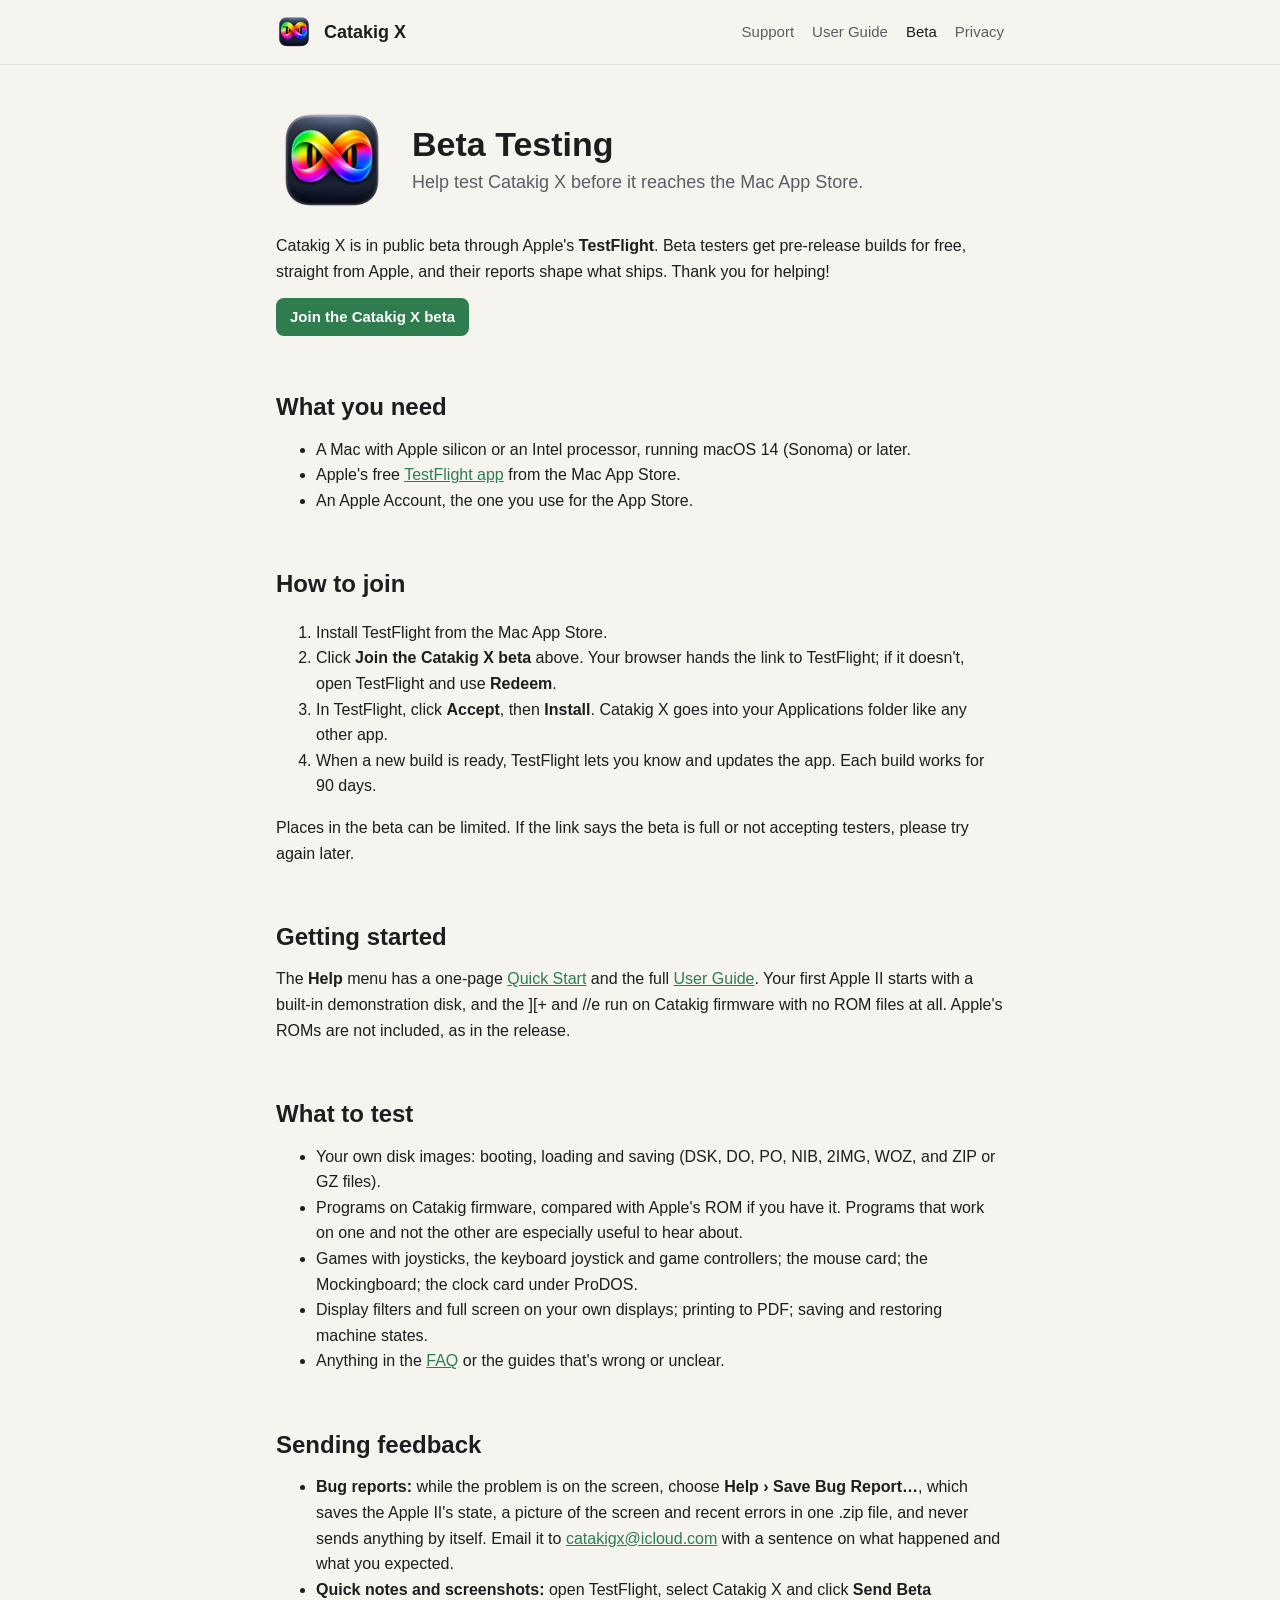
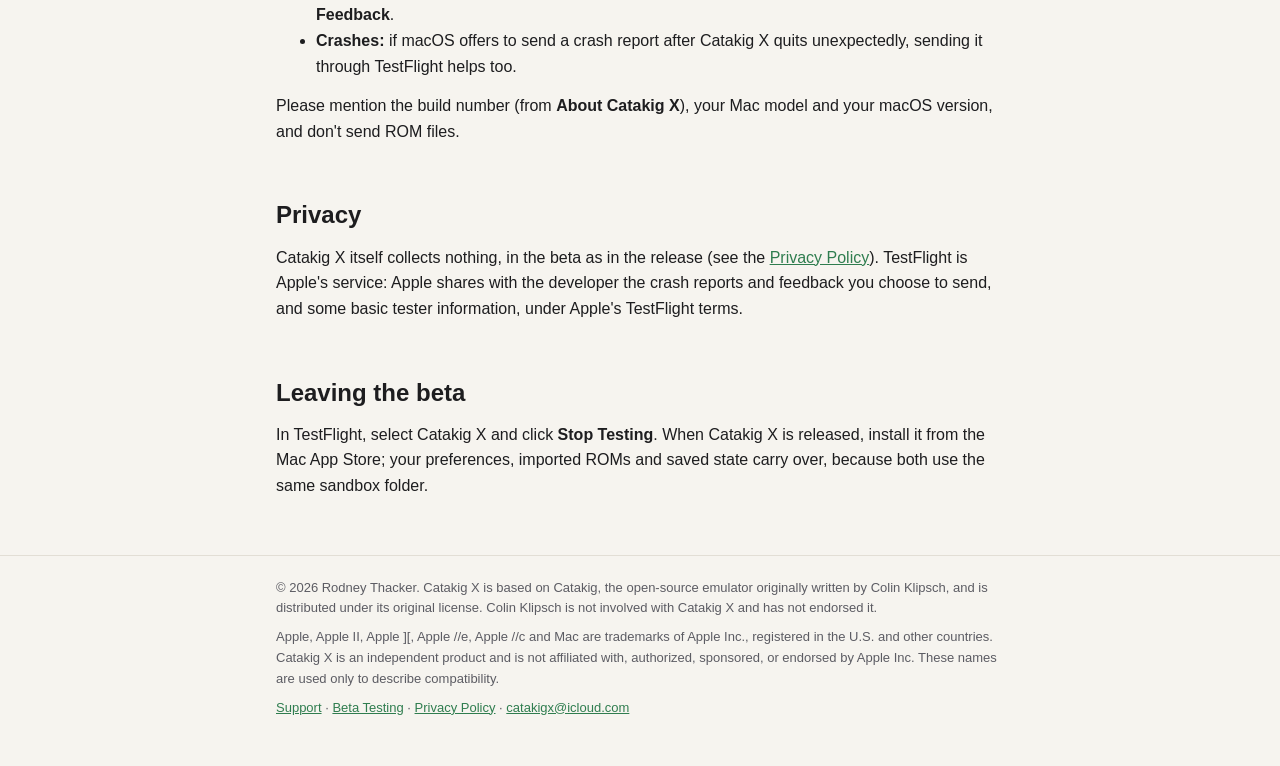
==== docs/beta.html @ 6d96506a "Support site: Beta Testing page and nav tab How to join the TestFlight beta, what to test, how to se" ====
<!doctype html>
<html lang="en">
<head>
<meta charset="utf-8">
<meta name="viewport" content="width=device-width, initial-scale=1">
<title>Catakig X Beta Testing</title>
<meta name="description" content="How to join the Catakig X beta through TestFlight, what to test, and how to send feedback.">
<link rel="icon" type="image/png" href="favicon.png">
<link rel="apple-touch-icon" href="icon.png">
<link rel="stylesheet" href="style.css">
</head>
<body>
<header class="site">
  <div class="wrap">
    <img src="icon.png" alt="" width="36" height="36">
    <a class="name" href="./">Catakig X</a>
    <nav>
      <a href="./">Support</a>
      <a href="Catakig-X-User-Guide.pdf">User Guide</a>
      <a href="beta.html" aria-current="page">Beta</a>
      <a href="privacy.html">Privacy</a>
    </nav>
  </div>
</header>
<main class="wrap">
<section class="hero">
  <img src="icon.png" alt="Catakig X app icon" width="112" height="112">
  <div>
    <h1>Beta Testing</h1>
    <p>Help test Catakig X before it reaches the Mac App Store.</p>
  </div>
</section>

<p>Catakig X is in public beta through Apple's <b>TestFlight</b>. Beta testers get pre-release builds for free, straight from Apple, and their reports shape what ships. Thank you for helping!</p>

<!-- TESTFLIGHT-LINK: replace the href below with the public TestFlight link from App Store Connect (TestFlight > External Testing > your group > Public Link). -->
<p><a class="button" href="https://testflight.apple.com/join/XXXXXXXX">Join the Catakig X beta</a></p>

<h2>What you need</h2>
<ul>
  <li>A Mac with Apple silicon or an Intel processor, running macOS 14 (Sonoma) or later.</li>
  <li>Apple's free <a href="https://apps.apple.com/app/testflight/id899247664">TestFlight app</a> from the Mac App Store.</li>
  <li>An Apple Account, the one you use for the App Store.</li>
</ul>

<h2>How to join</h2>
<ol>
  <li>Install TestFlight from the Mac App Store.</li>
  <li>Click <b>Join the Catakig X beta</b> above. Your browser hands the link to TestFlight; if it doesn't, open TestFlight and use <b>Redeem</b>.</li>
  <li>In TestFlight, click <b>Accept</b>, then <b>Install</b>. Catakig X goes into your Applications folder like any other app.</li>
  <li>When a new build is ready, TestFlight lets you know and updates the app. Each build works for 90 days.</li>
</ol>
<p>Places in the beta can be limited. If the link says the beta is full or not accepting testers, please try again later.</p>

<h2>Getting started</h2>
<p>The <b>Help</b> menu has a one-page <a href="Catakig-X-Quick-Start.pdf">Quick Start</a> and the full <a href="Catakig-X-User-Guide.pdf">User Guide</a>. Your first Apple II starts with a built-in demonstration disk, and the <span class="nw">][+</span> and <span class="nw">//e</span> run on Catakig firmware with no ROM files at all. Apple's ROMs are not included, as in the release.</p>

<h2>What to test</h2>
<ul>
  <li>Your own disk images: booting, loading and saving (DSK, DO, PO, NIB, 2IMG, WOZ, and ZIP or GZ files).</li>
  <li>Programs on Catakig firmware, compared with Apple's ROM if you have it. Programs that work on one and not the other are especially useful to hear about.</li>
  <li>Games with joysticks, the keyboard joystick and game controllers; the mouse card; the Mockingboard; the clock card under ProDOS.</li>
  <li>Display filters and full screen on your own displays; printing to PDF; saving and restoring machine states.</li>
  <li>Anything in the <a href="./#faq">FAQ</a> or the guides that's wrong or unclear.</li>
</ul>

<h2>Sending feedback</h2>
<ul>
  <li><b>Bug reports:</b> while the problem is on the screen, choose <b>Help › Save Bug Report…</b>, which saves the Apple II's state, a picture of the screen and recent errors in one .zip file, and never sends anything by itself. Email it to <a href="mailto:catakigx@icloud.com?subject=Catakig%20X%20beta">catakigx@icloud.com</a> with a sentence on what happened and what you expected.</li>
  <li><b>Quick notes and screenshots:</b> open TestFlight, select Catakig X and click <b>Send Beta Feedback</b>.</li>
  <li><b>Crashes:</b> if macOS offers to send a crash report after Catakig X quits unexpectedly, sending it through TestFlight helps too.</li>
</ul>
<p>Please mention the build number (from <b>About Catakig X</b>), your Mac model and your macOS version, and don't send ROM files.</p>

<h2>Privacy</h2>
<p>Catakig X itself collects nothing, in the beta as in the release (see the <a href="privacy.html">Privacy Policy</a>). TestFlight is Apple's service: Apple shares with the developer the crash reports and feedback you choose to send, and some basic tester information, under Apple's TestFlight terms.</p>

<h2>Leaving the beta</h2>
<p>In TestFlight, select Catakig X and click <b>Stop Testing</b>. When Catakig X is released, install it from the Mac App Store; your preferences, imported ROMs and saved state carry over, because both use the same sandbox folder.</p>
</main>

<footer class="site">
  <div class="wrap">
    <p>© 2026 Rodney Thacker. Catakig X is based on Catakig, the open-source emulator originally written by Colin Klipsch, and is distributed under its original license. Colin Klipsch is not involved with Catakig X and has not endorsed it.</p>
    <p>Apple, Apple II, Apple ][, Apple //e, Apple //c and Mac are trademarks of Apple Inc., registered in the U.S. and other countries. Catakig X is an independent product and is not affiliated with, authorized, sponsored, or endorsed by Apple Inc. These names are used only to describe compatibility.</p>
    <p><a href="./">Support</a> · <a href="beta.html">Beta Testing</a> · <a href="privacy.html">Privacy Policy</a> · <a href="mailto:catakigx@icloud.com">catakigx@icloud.com</a></p>
  </div>
</footer>
</body>
</html>
---- docs/style.css ----
:root {
  --bg: #f6f4ef;
  --surface: #ffffff;
  --text: #1d1d1f;
  --muted: #5c5c63;
  --line: #e2ded5;
  --accent: #2f7d4f;
  --accent-ink: #ffffff;
  --code-bg: #efece5;
  color-scheme: light dark;
}
@media (prefers-color-scheme: dark) {
  :root {
    --bg: #141416;
    --surface: #1d1d20;
    --text: #ececef;
    --muted: #a1a1aa;
    --line: #313136;
    --accent: #5fd08a;
    --accent-ink: #0d1a12;
    --code-bg: #26262b;
  }
}
* { box-sizing: border-box; }
html { -webkit-text-size-adjust: 100%; }
body {
  margin: 0;
  background: var(--bg);
  color: var(--text);
  font: 16px/1.6 -apple-system, BlinkMacSystemFont, "Helvetica Neue", Helvetica, Arial, sans-serif;
}
a { color: var(--accent); }
.wrap { max-width: 760px; margin: 0 auto; padding: 0 16px; }

header.site { border-bottom: 1px solid var(--line); }
header.site .wrap { display: flex; align-items: center; gap: 12px; padding-top: 14px; padding-bottom: 14px; }
header.site img { width: 36px; height: 36px; }
header.site .name { font-weight: 700; font-size: 18px; color: var(--text); text-decoration: none; }
header.site nav { margin-left: auto; display: flex; gap: 18px; font-size: 15px; }
header.site nav a { color: var(--muted); text-decoration: none; }
header.site nav a:hover, header.site nav a[aria-current] { color: var(--text); }

.hero { display: flex; gap: 24px; align-items: center; padding: 40px 0 16px; }
.hero img { width: 112px; height: 112px; flex: none; }
.hero h1 { margin: 0 0 4px; font-size: 34px; line-height: 1.15; }
.hero p { margin: 0; color: var(--muted); font-size: 18px; }

h2 { font-size: 24px; margin: 44px 0 10px; padding-top: 8px; }
h3 { font-size: 18px; margin: 28px 0 8px; }
p, ul { margin: 0 0 14px; }
code { font-family: ui-monospace, Menlo, monospace; font-size: 0.9em; background: var(--code-bg); padding: 1px 5px; border-radius: 4px; }

.cards { display: grid; grid-template-columns: repeat(auto-fit, minmax(220px, 1fr)); gap: 12px; margin: 18px 0; }
.card { background: var(--surface); border: 1px solid var(--line); border-radius: 12px; padding: 16px 18px; }
.card h3 { margin: 0 0 6px; font-size: 16px; }
.card p { margin: 0 0 10px; font-size: 15px; color: var(--muted); }
.button { display: inline-block; background: var(--accent); color: var(--accent-ink); text-decoration: none; font-weight: 600; font-size: 15px; padding: 7px 14px; border-radius: 8px; }

.note { background: var(--surface); border: 1px solid var(--line); border-left: 4px solid var(--accent); border-radius: 8px; padding: 12px 16px; margin: 16px 0; }

.faq-group { margin-top: 30px; }
.faq details { background: var(--surface); border: 1px solid var(--line); border-radius: 10px; margin: 8px 0; }
.faq summary { cursor: pointer; padding: 11px 16px; font-weight: 600; list-style: none; position: relative; padding-right: 40px; }
.faq summary::-webkit-details-marker { display: none; }
.faq summary::after { content: "+"; position: absolute; right: 16px; top: 9px; color: var(--muted); font-size: 20px; font-weight: 400; }
.faq details[open] summary::after { content: "\2212"; }
.faq .answer { padding: 0 16px 4px; }
.faq .answer p { font-size: 15px; }

table.keys { width: 100%; border-collapse: collapse; margin: 6px 0 14px; font-size: 15px; background: var(--surface); border: 1px solid var(--line); border-radius: 10px; overflow: hidden; }
table.keys td { padding: 7px 14px; border-top: 1px solid var(--line); vertical-align: top; }
table.keys tr:first-child td { border-top: 0; }
table.keys td.key { white-space: pre; font-family: ui-monospace, Menlo, monospace; font-size: 14px; width: 38%; }

footer.site { border-top: 1px solid var(--line); margin-top: 56px; padding: 22px 0 40px; color: var(--muted); font-size: 13px; }
footer.site p { margin: 0 0 8px; }

@media (max-width: 560px) {
  .hero { flex-direction: column; align-items: flex-start; gap: 14px; padding-top: 28px; }
  .hero img { width: 88px; height: 88px; }
  .hero h1 { font-size: 28px; }
  header.site nav { gap: 12px; font-size: 14px; }
  table.keys td.key { white-space: normal; width: 42%; }
}
.nw { white-space: nowrap; }
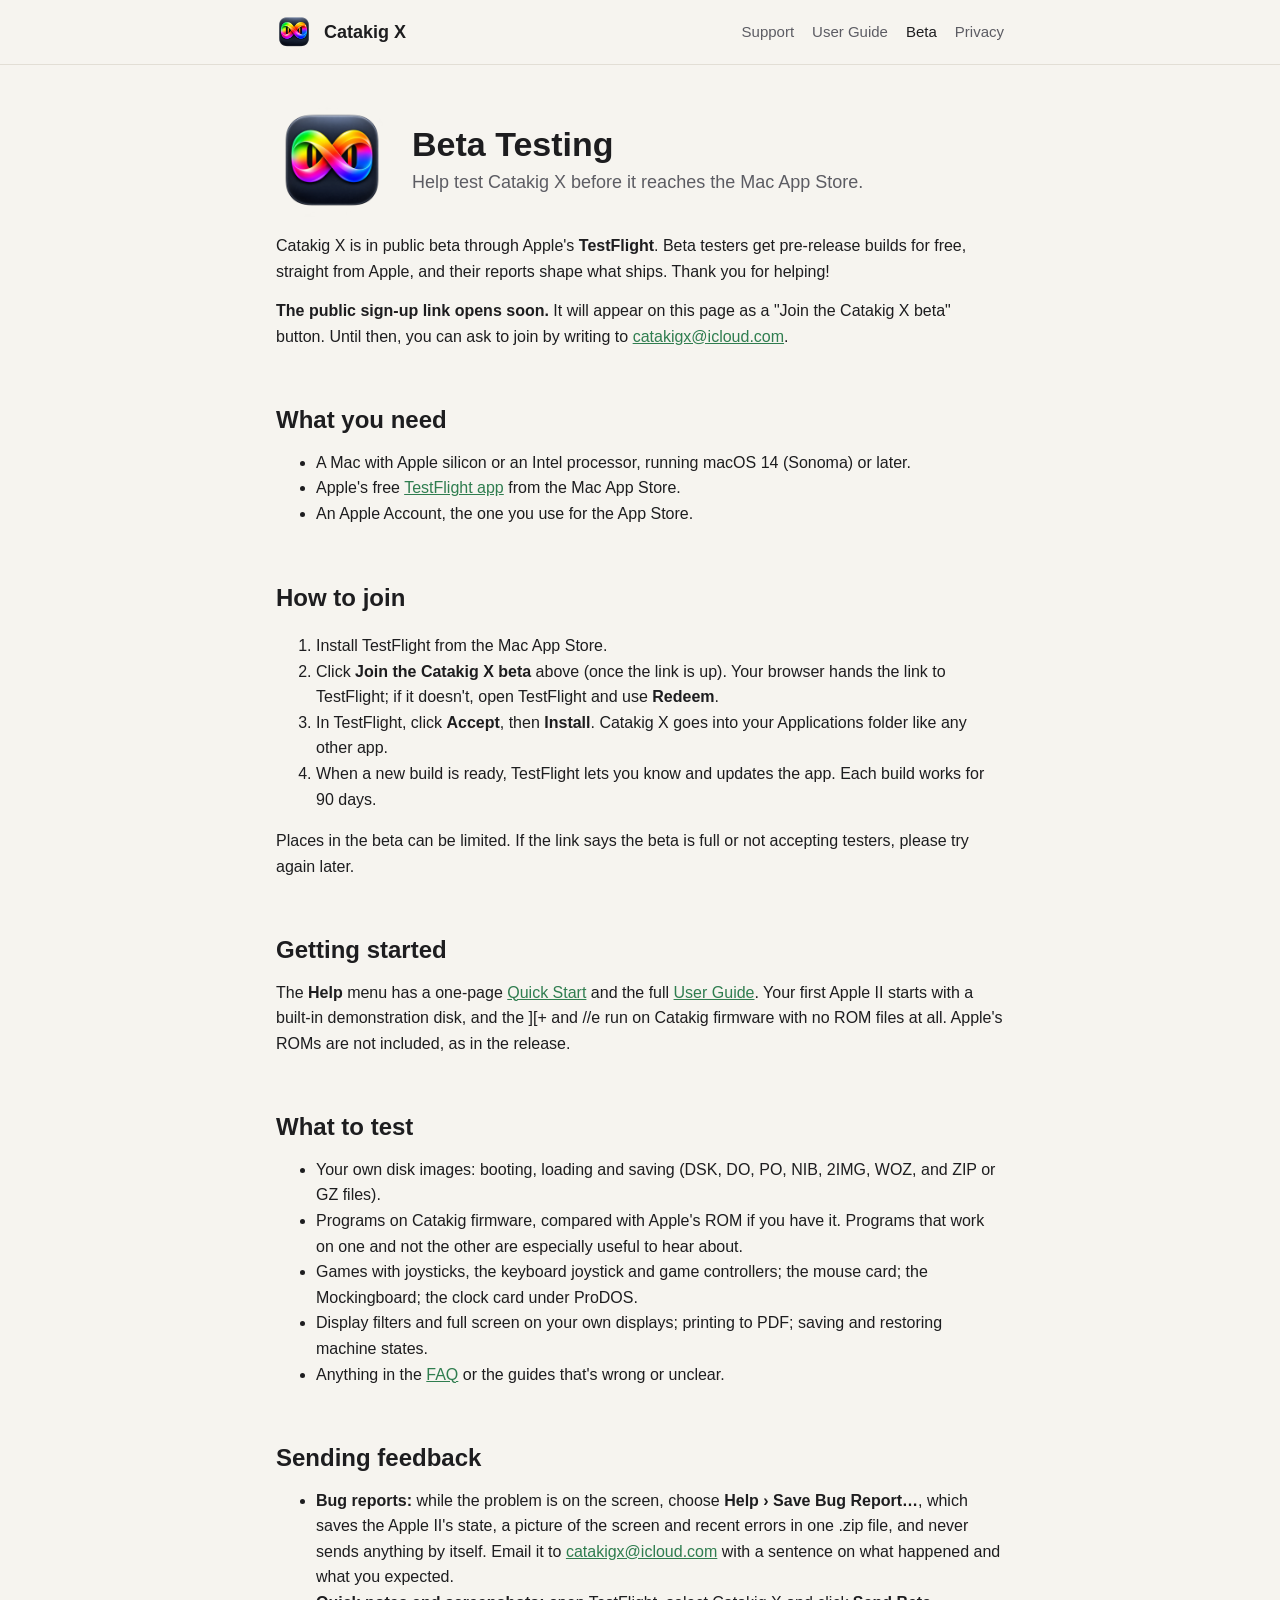
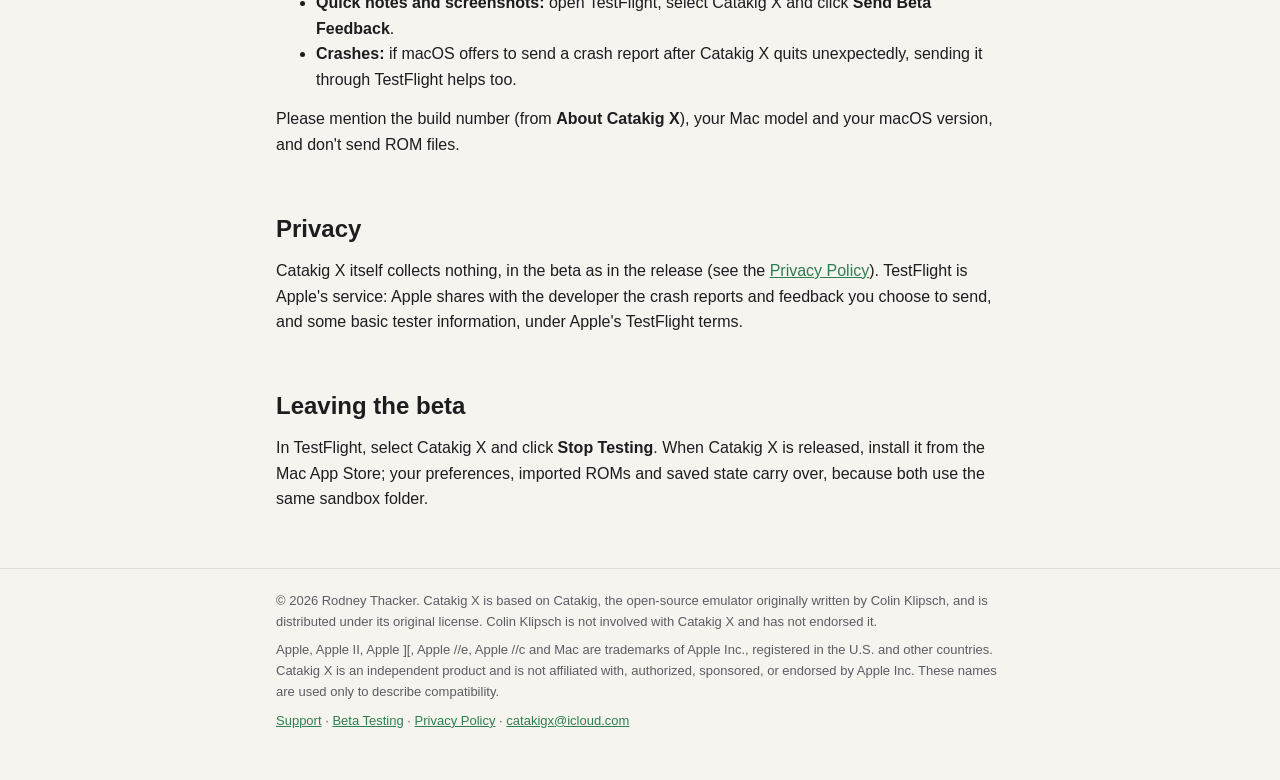
==== commit 978f74b1: "Beta page: say the sign-up link opens soon instead of a placeholder link Co-Authored-By: Claude Opus" ====
--- a/docs/beta.html
+++ b/docs/beta.html
@@ -33,8 +33,8 @@
 
 <p>Catakig X is in public beta through Apple's <b>TestFlight</b>. Beta testers get pre-release builds for free, straight from Apple, and their reports shape what ships. Thank you for helping!</p>
 
-<!-- TESTFLIGHT-LINK: replace the href below with the public TestFlight link from App Store Connect (TestFlight > External Testing > your group > Public Link). -->
-<p><a class="button" href="https://testflight.apple.com/join/XXXXXXXX">Join the Catakig X beta</a></p>
+<!-- TESTFLIGHT-LINK: when the link exists, replace the paragraph below with <p><a class="button" href="LINK">Join the Catakig X beta</a></p>, using the public TestFlight link from App Store Connect (TestFlight > External Testing > your group > Public Link). -->
+<p><b>The public sign-up link opens soon.</b> It will appear on this page as a "Join the Catakig X beta" button. Until then, you can ask to join by writing to <a href="mailto:catakigx@icloud.com">catakigx@icloud.com</a>.</p>
 
 <h2>What you need</h2>
 <ul>
@@ -46,7 +46,7 @@
 <h2>How to join</h2>
 <ol>
   <li>Install TestFlight from the Mac App Store.</li>
-  <li>Click <b>Join the Catakig X beta</b> above. Your browser hands the link to TestFlight; if it doesn't, open TestFlight and use <b>Redeem</b>.</li>
+  <li>Click <b>Join the Catakig X beta</b> above (once the link is up). Your browser hands the link to TestFlight; if it doesn't, open TestFlight and use <b>Redeem</b>.</li>
   <li>In TestFlight, click <b>Accept</b>, then <b>Install</b>. Catakig X goes into your Applications folder like any other app.</li>
   <li>When a new build is ready, TestFlight lets you know and updates the app. Each build works for 90 days.</li>
 </ol>
